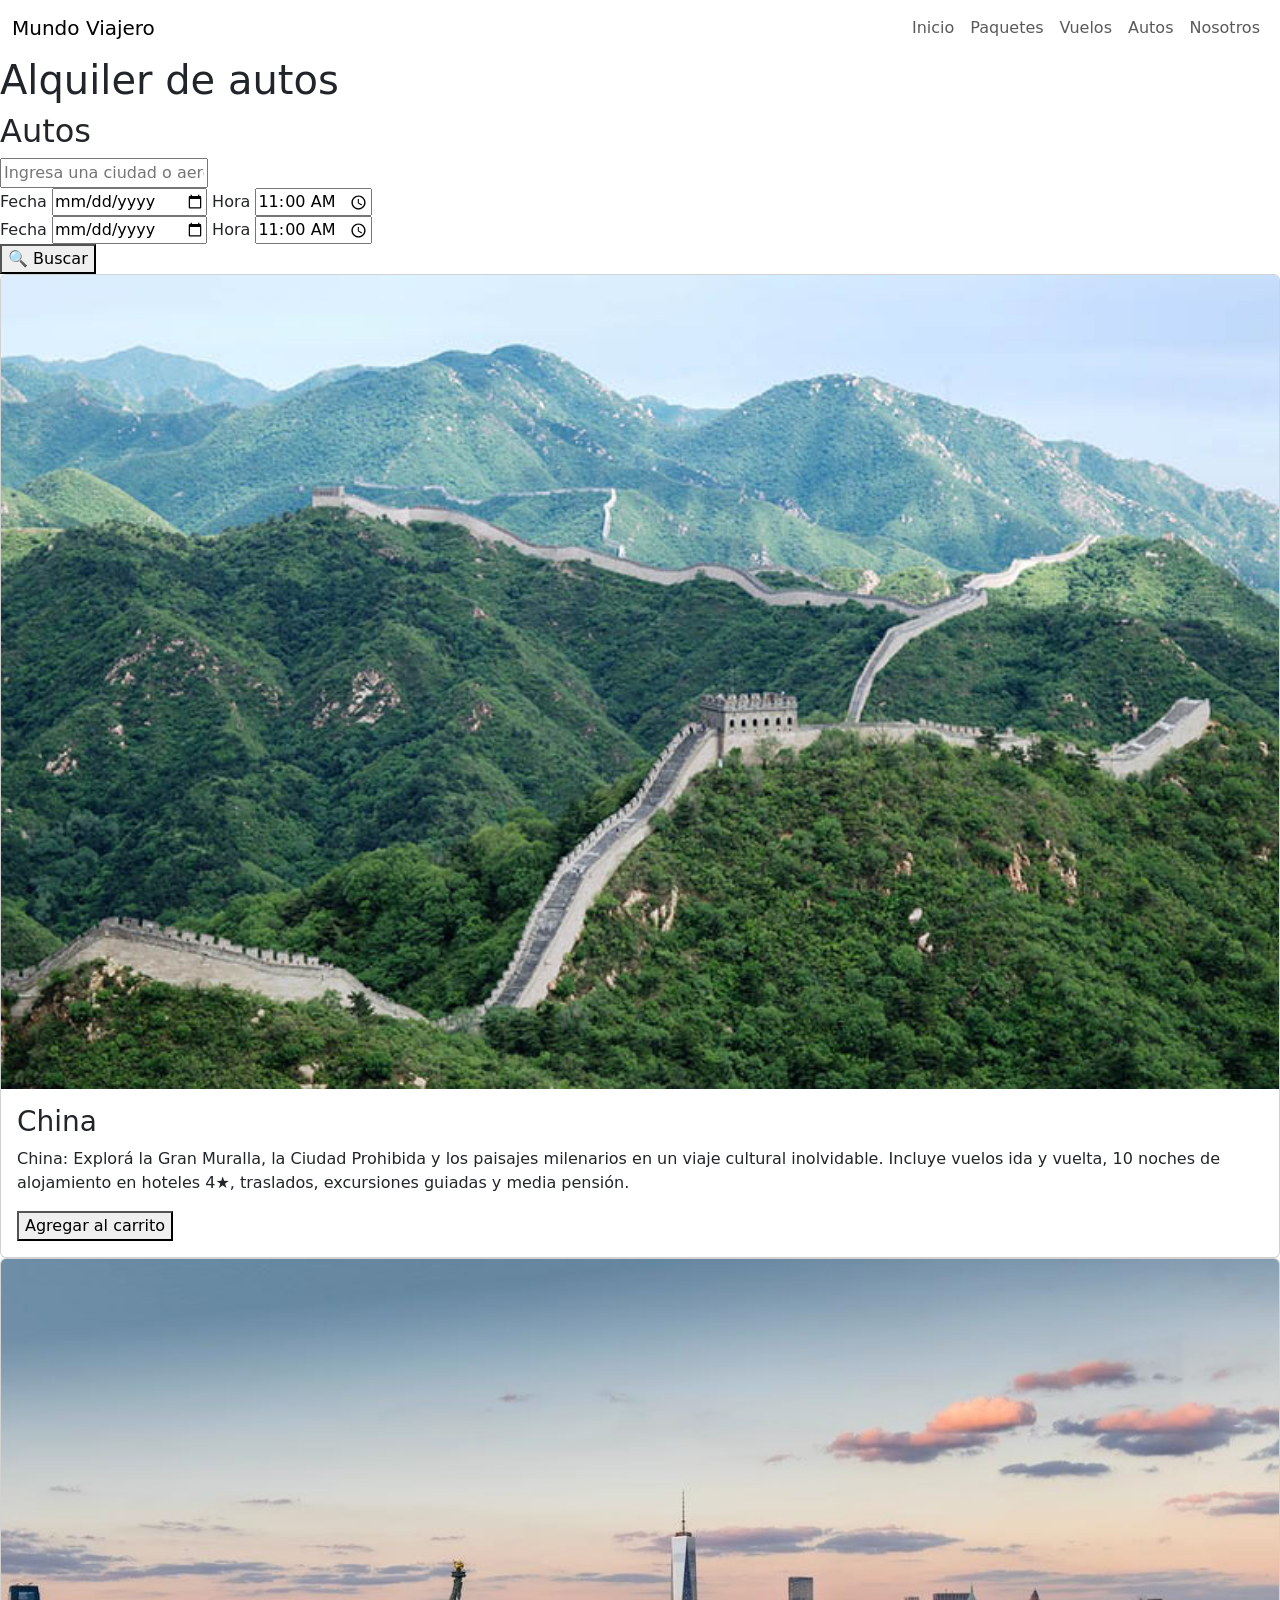
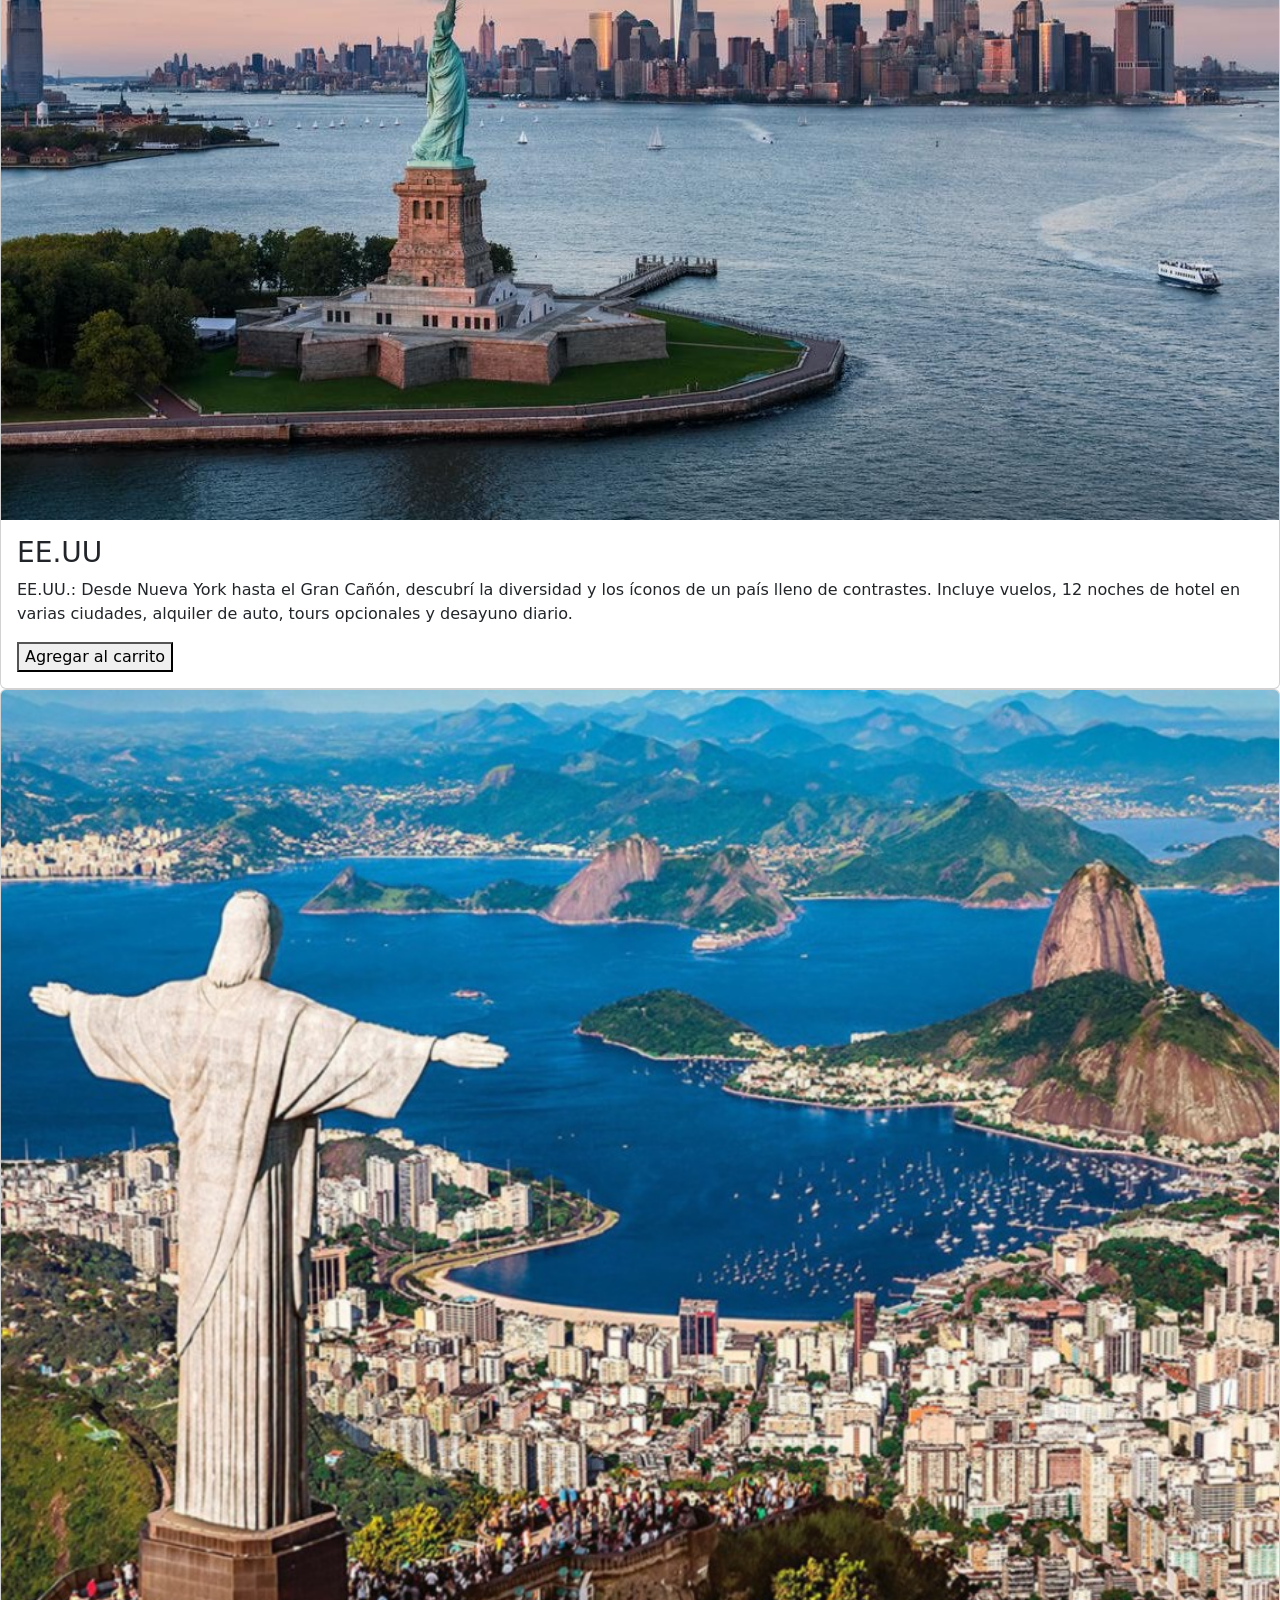
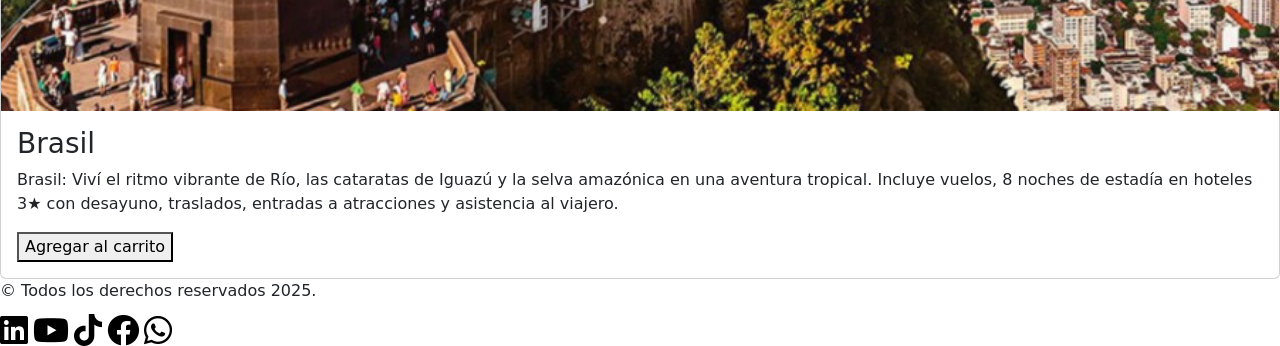
==== Pages/autos.html @ 2ccd6a7d "proyecto web coder 2025" ====
<!DOCTYPE html>
<html lang="es">
<head>
  <meta charset="UTF-8" />
  <meta name="viewport" content="width=device-width, initial-scale=1.0" />
  <meta name="description" content="Turismo viaje por el mundo, Europa, EEUU, El caribe">
  <meta name="keywords" content="Europa, Brasil, Caribe, EEUU, Vacaciones">
  <title>Mundo Viajero</title>
  <link href="https://fonts.googleapis.com/css2?family=Pacifico&display=swap" rel="stylesheet">
  <link href="https://cdnjs.cloudflare.com/ajax/libs/font-awesome/6.0.0-beta3/css/all.min.css" rel="stylesheet">
  <link href="https://cdn.jsdelivr.net/npm/bootstrap@5.3.5/dist/css/bootstrap.min.css" rel="stylesheet" integrity="sha384-SgOJa3DmI69IUzQ2PVdRZhwQ+dy64/BUtbMJw1MZ8t5HZApcHrRKUc4W0kG879m7" crossorigin="anonymous">
  <link rel="stylesheet" href="../style/style.css" />
</head>
<body>
<!--Menu-->
<div id="top"></div>
<header>
  <nav class="navbar navbar-expand-lg">
    <div class="container-fluid">
      <a class="navbar-brand" href="../index.html">Mundo Viajero</a>
      <button class="navbar-toggler" type="button" data-bs-toggle="collapse" data-bs-target="#navbarNav"
        aria-controls="navbarNav" aria-expanded="false" aria-label="Toggle navigation">
        <span class="navbar-toggler-icon"></span>
      </button>      
      <div class="collapse navbar-collapse" id="navbarNav">
        <ul class="navbar-nav ms-auto">
          <li class="nav-item">
            <a class="nav-link" href="../index.html">Inicio</a>
          </li>
          <li class="nav-item">
            <a class="nav-link" href="../Pages/paquetes.html">Paquetes</a>
          </li>
          <li class="nav-item">
            <a class="nav-link" href="../Pages/Vuelos.html">Vuelos</a>
          </li>
          <li class="nav-item">
            <a class="nav-link" href="../Pages/autos.html">Autos</a>
          </li>
          <li class="nav-item">
            <a class="nav-link" href="../Pages/nosotros.html">Nosotros</a>
          </li>
        </ul>
      </div>
    </div>
  </nav>
</header>

<main>
<h1>Alquiler de autos</h1>  
<section class="autos-form">
  <h2>Autos</h2>
  <form class="formulario-autos">
    <input type="text" placeholder="Ingresa una ciudad o aeropuerto" class="input-ciudad" />

    <div class="fecha-hora">
      <label>
        <span>Fecha</span>
        <input type="date" />
      </label>
      <label>
        <span>Hora</span>
        <input type="time" value="11:00" />
      </label>
    </div>

    <div class="fecha-hora">
      <label>
        <span>Fecha</span>
        <input type="date" />
      </label>
      <label>
        <span>Hora</span>
        <input type="time" value="11:00" />
      </label>
    </div>

    <button class="boton-buscar" type="submit">🔍 Buscar</button>
  </form>
</section>

<section class="card-container">
  <div class="card">
    <img src="/assets/china 1.jpg" class="card-img-top" alt="Foto China">
    <div class="card-body">
      <h3 class="card-title">China</h3>
      <p class="card-text">China: Explorá la Gran Muralla, la Ciudad Prohibida y los paisajes milenarios en un viaje cultural inolvidable.
                          Incluye vuelos ida y vuelta, 10 noches de alojamiento en hoteles 4★, traslados, excursiones guiadas y media pensión.</p>
      <button class="button">Agregar al carrito</button>
    </div>
  </div>

  <div class="card">
    <img src="/assets/eeuu4.jpg" class="card-img-top" alt="Foto EEUU">
    <div class="card-body">
      <h3 class="card-title">EE.UU</h3>
      <p class="card-text">EE.UU.: Desde Nueva York hasta el Gran Cañón, descubrí la diversidad y los íconos de un país lleno de contrastes.
                           Incluye vuelos, 12 noches de hotel en varias ciudades, alquiler de auto, tours opcionales y desayuno diario.</p>
      <button class="button">Agregar al carrito</button>
    </div>
  </div>

  <div class="card">
    <img src="/assets/Rio-de-Janeiro-2020.jpg" class="card-img-top" alt="Foto Brasil">
    <div class="card-body">
      <h3 class="card-title">Brasil</h3>
      <p class="card-text">Brasil: Viví el ritmo vibrante de Río, las cataratas de Iguazú y la selva amazónica en una aventura tropical.
                           Incluye vuelos, 8 noches de estadía en hoteles 3★ con desayuno, traslados, entradas a atracciones y asistencia al viajero.</p>
      <button class="button">Agregar al carrito</button>
    </div>
  </div>
</section>

<!--
Volkswagen - Voyage Sedan
     caracteristicas
            👤 5 personas</li>
           💼 2 valijas</li>
            ❄ Aire acondicionado</li>
            ⚙ Manual</li>
           📶 Kilometraje ilimitado</li>
            📍 Retiro: Oficina en aeropuerto</li>
            Precio final por día:$48.900 </li>
-->


</main>

<!--Footer-->
<footer>
    <p>&copy; Todos los derechos reservados 2025. </p>
    <i class="fa-brands fa-linkedin fa-2xl" style="color: #000000;"></i>
    <i class="fa-brands fa-youtube fa-2xl" style="color: #000000;"></i>
    <i class="fa-brands fa-tiktok fa-2xl" style="color: #000000;"></i>
    <i class="fa-brands fa-facebook fa-2xl" style="color: #000000;"></i>
    <i class="fa-brands fa-whatsapp fa-2xl" style="color: #000000;"></i>
</footer>
    <script src="https://cdn.jsdelivr.net/npm/bootstrap@5.3.5/dist/js/bootstrap.bundle.min.js" integrity="sha384-k6d4wzSIapyDyv1kpU366/PK5hCdSbCRGRCMv+eplOQJWyd1fbcAu9OCUj5zNLiq" crossorigin="anonymous"></script>
</body>
</html>
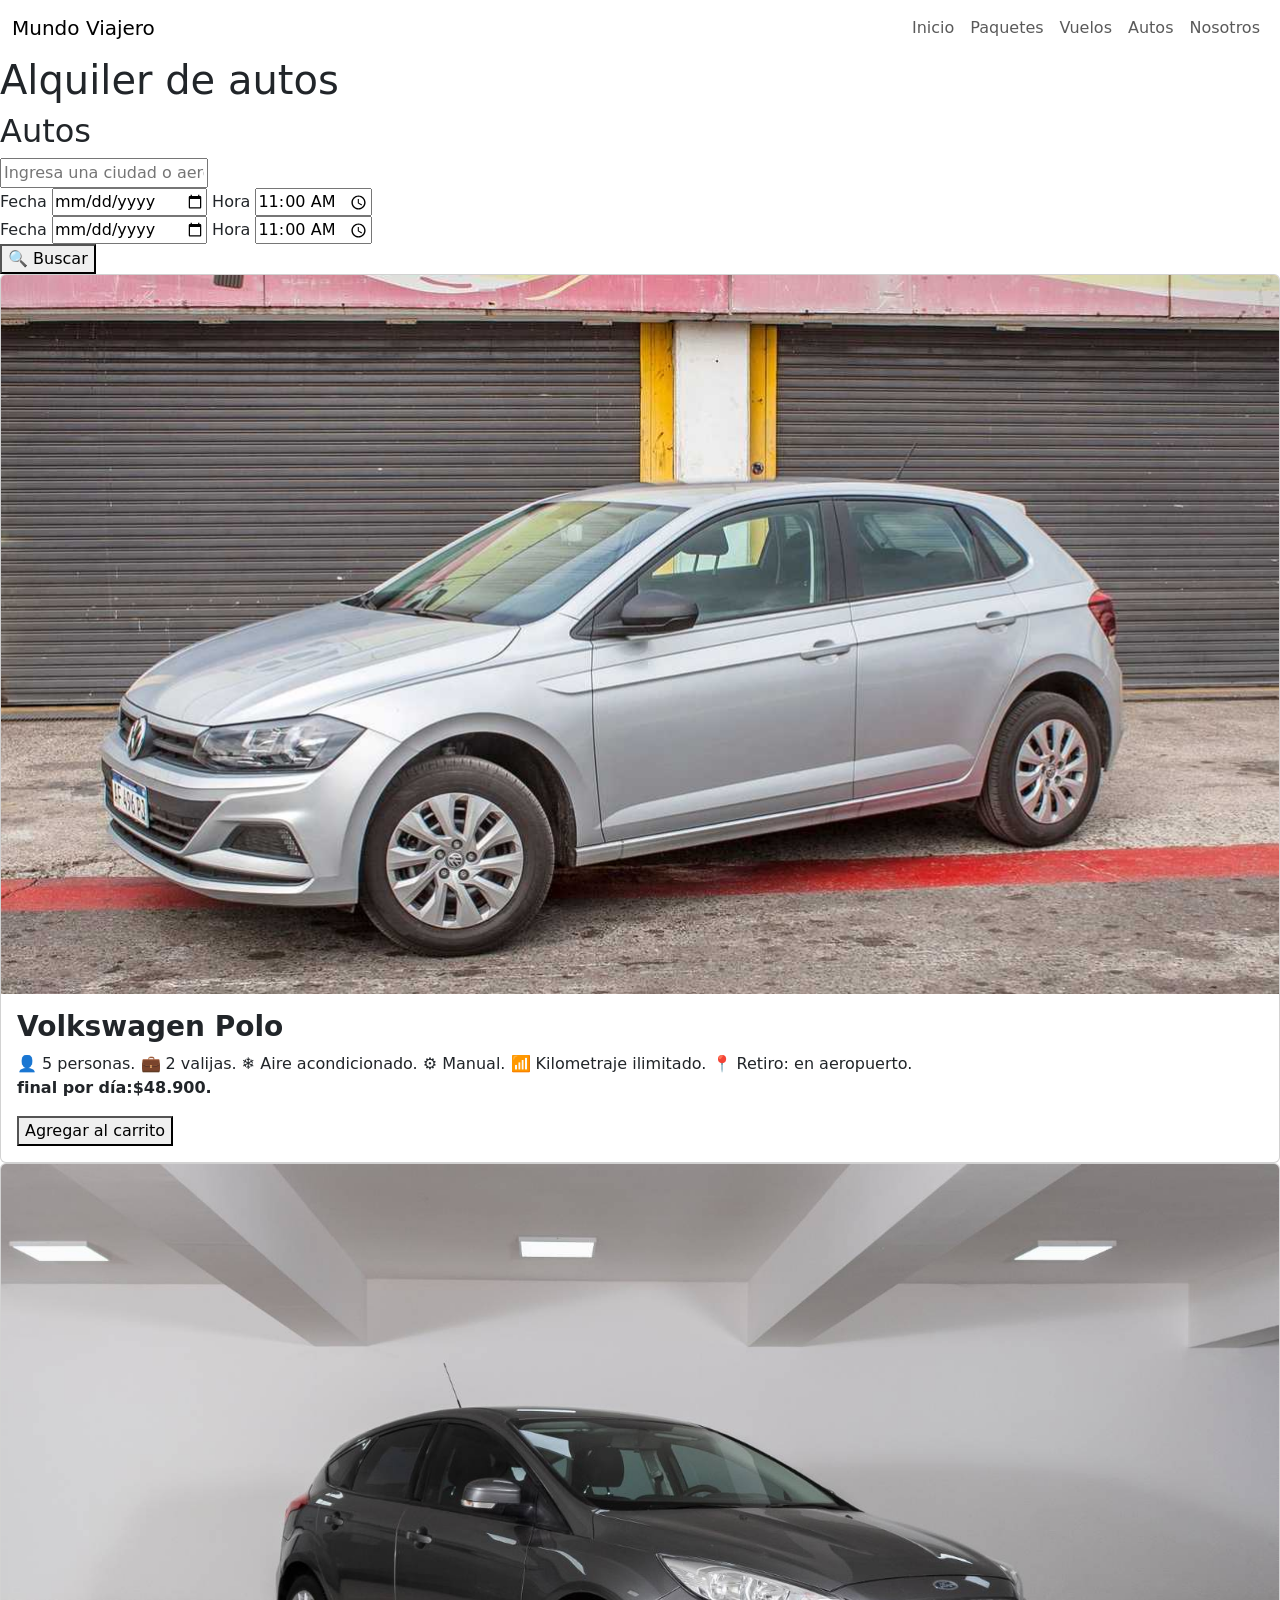
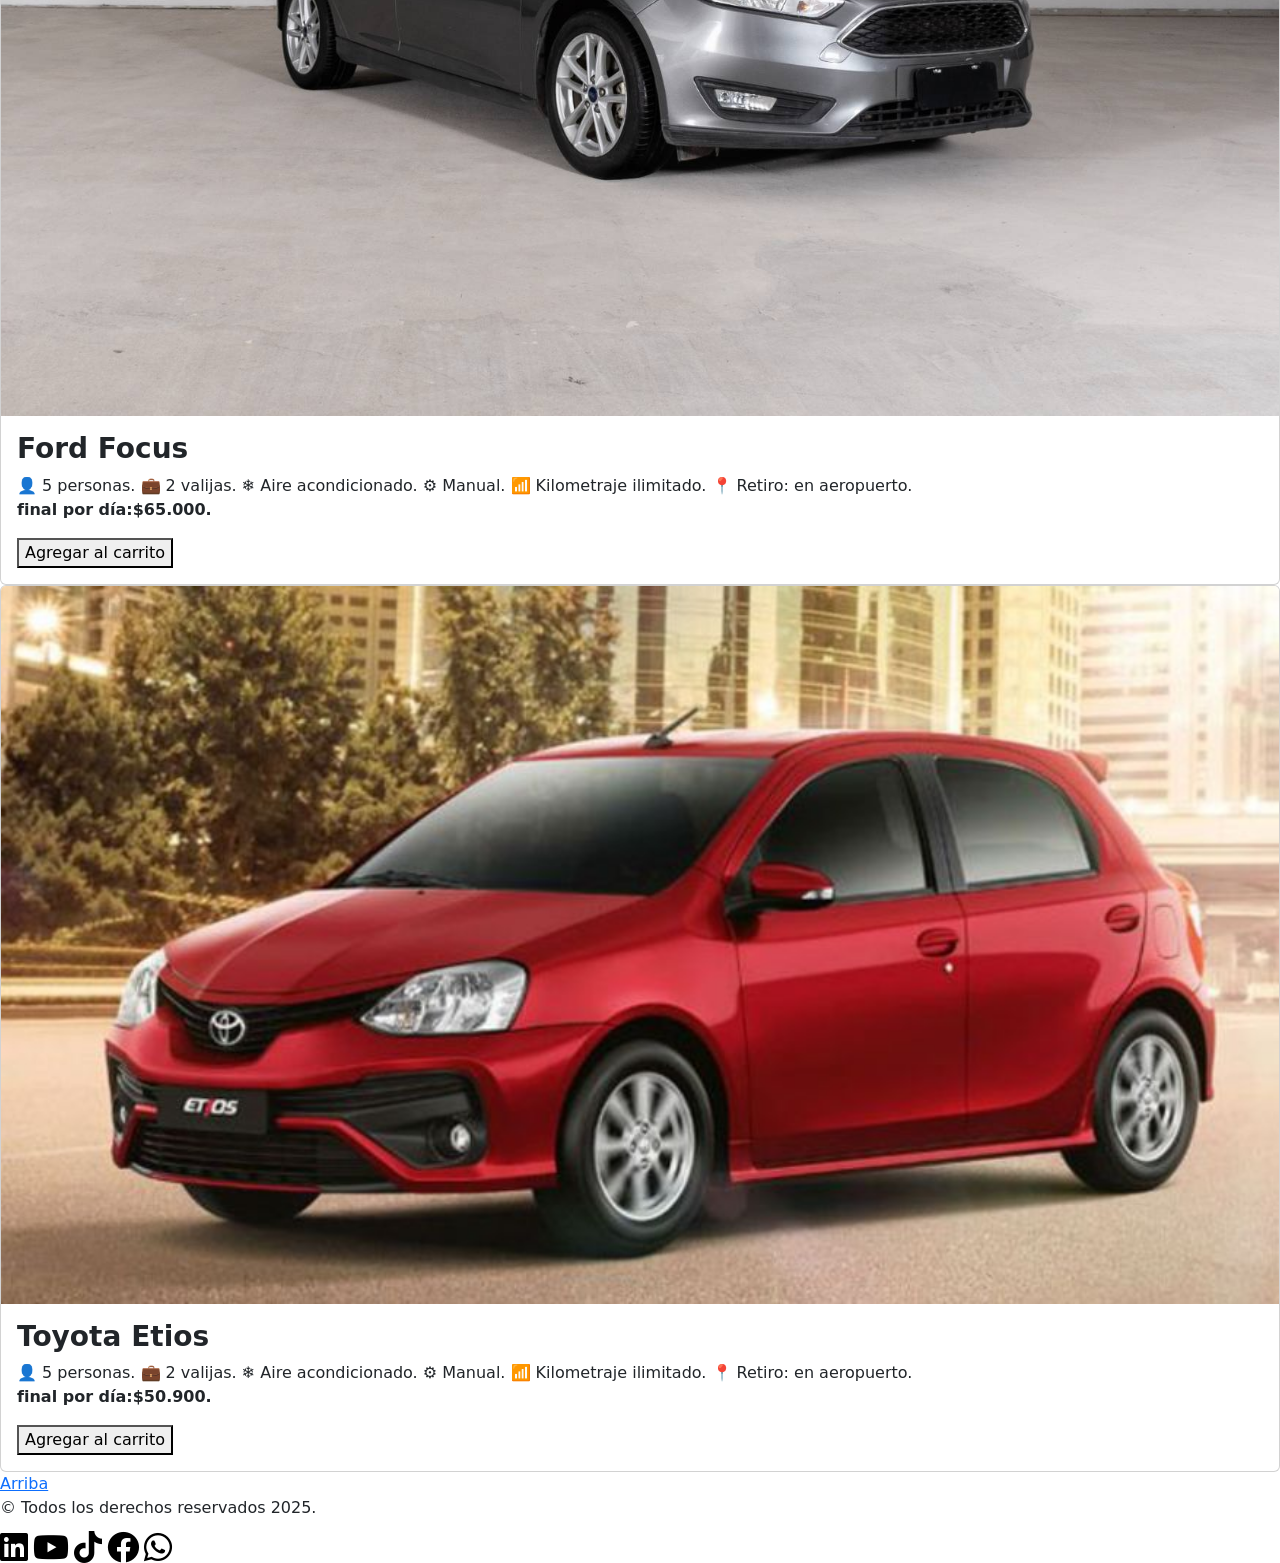
==== commit 035798b2: "entrega Fina" ====
--- a/Pages/autos.html
+++ b/Pages/autos.html
@@ -62,7 +62,6 @@
         <input type="time" value="11:00" />
       </label>
     </div>
-
     <div class="fecha-hora">
       <label>
         <span>Fecha</span>
@@ -73,61 +72,62 @@
         <input type="time" value="11:00" />
       </label>
     </div>
-
     <button class="boton-buscar" type="submit">🔍 Buscar</button>
   </form>
 </section>
-
+<!--Resultado Busqueda-->
 <section class="card-container">
   <div class="card">
-    <img src="/assets/china 1.jpg" class="card-img-top" alt="Foto China">
+    <img src="/assets/AutoPolo.jpg" class="card-img-top" alt="Foto Auto">
     <div class="card-body">
-      <h3 class="card-title">China</h3>
-      <p class="card-text">China: Explorá la Gran Muralla, la Ciudad Prohibida y los paisajes milenarios en un viaje cultural inolvidable.
-                          Incluye vuelos ida y vuelta, 10 noches de alojamiento en hoteles 4★, traslados, excursiones guiadas y media pensión.</p>
+      <h3 class="card-title"><strong>Volkswagen Polo</strong></h3>
+      <p class="card-text"> 👤 5 personas.
+                            💼 2 valijas.
+                            ❄ Aire acondicionado.
+                            ⚙ Manual.
+                            📶 Kilometraje ilimitado.
+                            📍 Retiro: en aeropuerto.
+                            <br><strong>final por día:$48.900.</strong></p>
       <button class="button">Agregar al carrito</button>
     </div>
   </div>
-
   <div class="card">
-    <img src="/assets/eeuu4.jpg" class="card-img-top" alt="Foto EEUU">
+    <img src="/assets/AutoFocus.jpg" class="card-img-top" alt="Foto Auto">
     <div class="card-body">
-      <h3 class="card-title">EE.UU</h3>
-      <p class="card-text">EE.UU.: Desde Nueva York hasta el Gran Cañón, descubrí la diversidad y los íconos de un país lleno de contrastes.
-                           Incluye vuelos, 12 noches de hotel en varias ciudades, alquiler de auto, tours opcionales y desayuno diario.</p>
+      <h3 class="card-title"><strong>Ford Focus</strong></h3>
+      <p class="card-text">👤 5 personas.
+                            💼 2 valijas.
+                            ❄ Aire acondicionado.
+                            ⚙ Manual.
+                            📶 Kilometraje ilimitado.
+                            📍 Retiro: en aeropuerto.
+                            <br><strong>final por día:$65.000.</strong></p>
       <button class="button">Agregar al carrito</button>
     </div>
   </div>
-
   <div class="card">
-    <img src="/assets/Rio-de-Janeiro-2020.jpg" class="card-img-top" alt="Foto Brasil">
+    <img src="/assets/AutoEtios.jpg" class="card-img-top" alt="Foto Auto">
     <div class="card-body">
-      <h3 class="card-title">Brasil</h3>
-      <p class="card-text">Brasil: Viví el ritmo vibrante de Río, las cataratas de Iguazú y la selva amazónica en una aventura tropical.
-                           Incluye vuelos, 8 noches de estadía en hoteles 3★ con desayuno, traslados, entradas a atracciones y asistencia al viajero.</p>
+      <h3 class="card-title"><strong>Toyota Etios</strong></h3>
+      <p class="card-text">👤 5 personas.
+                            💼 2 valijas.
+                            ❄ Aire acondicionado.
+                            ⚙ Manual.
+                            📶 Kilometraje ilimitado.
+                            📍 Retiro: en aeropuerto.
+                            <br><strong>final por día:$50.900.</strong></p>
       <button class="button">Agregar al carrito</button>
     </div>
   </div>
 </section>
-
-<!--
-Volkswagen - Voyage Sedan
-     caracteristicas
-            👤 5 personas</li>
-           💼 2 valijas</li>
-            ❄ Aire acondicionado</li>
-            ⚙ Manual</li>
-           📶 Kilometraje ilimitado</li>
-            📍 Retiro: Oficina en aeropuerto</li>
-            Precio final por día:$48.900 </li>
--->
-
-
+<!--Boton arriba-->
+<div class="contenedorBotonArriba">
+  <a href="#top" class="button">Arriba</a>
+</div>
 </main>
-
 <!--Footer-->
 <footer>
-    <p>&copy; Todos los derechos reservados 2025. </p>
+    <p>&copy; Todos los derechos reservados 2025.</p>
     <i class="fa-brands fa-linkedin fa-2xl" style="color: #000000;"></i>
     <i class="fa-brands fa-youtube fa-2xl" style="color: #000000;"></i>
     <i class="fa-brands fa-tiktok fa-2xl" style="color: #000000;"></i>
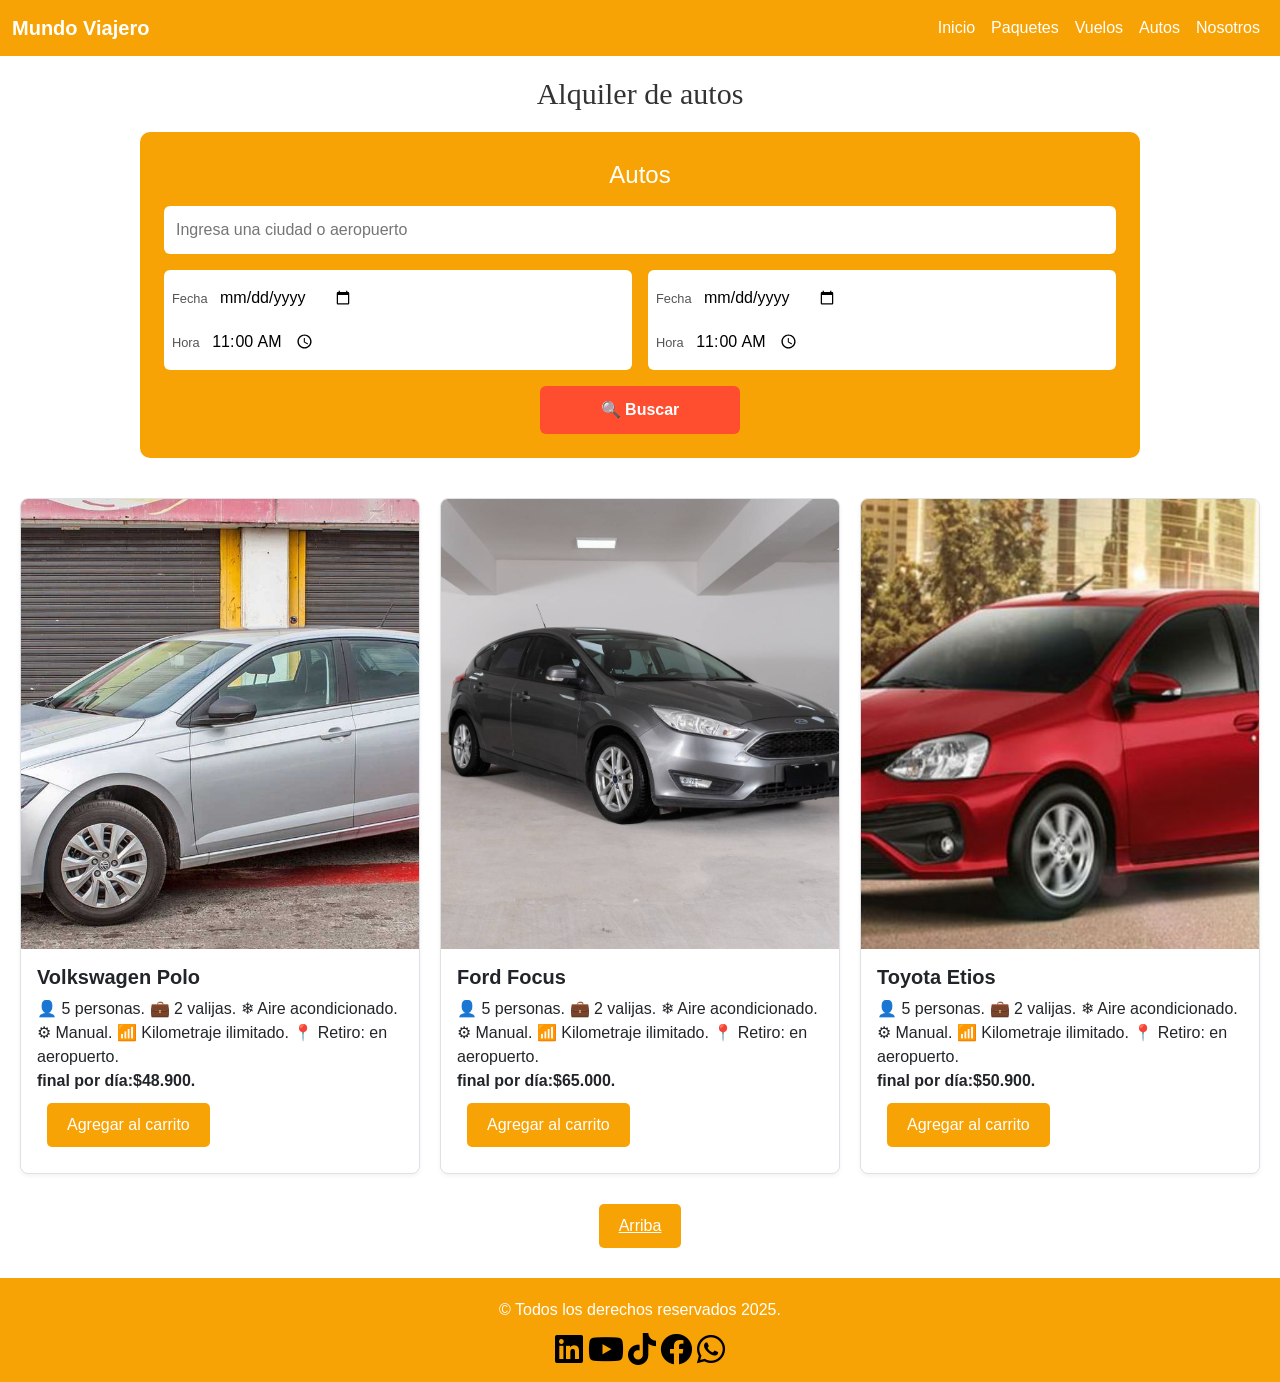
==== commit 72bb0e65: "entrega Final" ====
--- a/Pages/autos.html
+++ b/Pages/autos.html
@@ -9,7 +9,7 @@
   <link href="https://fonts.googleapis.com/css2?family=Pacifico&display=swap" rel="stylesheet">
   <link href="https://cdnjs.cloudflare.com/ajax/libs/font-awesome/6.0.0-beta3/css/all.min.css" rel="stylesheet">
   <link href="https://cdn.jsdelivr.net/npm/bootstrap@5.3.5/dist/css/bootstrap.min.css" rel="stylesheet" integrity="sha384-SgOJa3DmI69IUzQ2PVdRZhwQ+dy64/BUtbMJw1MZ8t5HZApcHrRKUc4W0kG879m7" crossorigin="anonymous">
-  <link rel="stylesheet" href="../style/style.css" />
+  <link rel="stylesheet" href="../Style/style.css">
 </head>
 <body>
 <!--Menu-->
@@ -78,7 +78,7 @@
 <!--Resultado Busqueda-->
 <section class="card-container">
   <div class="card">
-    <img src="/assets/AutoPolo.jpg" class="card-img-top" alt="Foto Auto">
+    <img src="../assets/AutoPolo.jpg" class="card-img-top" alt="Foto Auto">
     <div class="card-body">
       <h3 class="card-title"><strong>Volkswagen Polo</strong></h3>
       <p class="card-text"> 👤 5 personas.
@@ -92,7 +92,7 @@
     </div>
   </div>
   <div class="card">
-    <img src="/assets/AutoFocus.jpg" class="card-img-top" alt="Foto Auto">
+    <img src="../assets/AutoFocus.jpg" class="card-img-top" alt="Foto Auto">
     <div class="card-body">
       <h3 class="card-title"><strong>Ford Focus</strong></h3>
       <p class="card-text">👤 5 personas.
@@ -106,7 +106,7 @@
     </div>
   </div>
   <div class="card">
-    <img src="/assets/AutoEtios.jpg" class="card-img-top" alt="Foto Auto">
+    <img src="../assets/AutoEtios.jpg" class="card-img-top" alt="Foto Auto">
     <div class="card-body">
       <h3 class="card-title"><strong>Toyota Etios</strong></h3>
       <p class="card-text">👤 5 personas.
--- a/Style/style.css
+++ b/Style/style.css
@@ -0,0 +1,439 @@
+header {
+  background-color: #f8a305;
+}
+header .navbar .navbar-brand {
+  font-weight: bold;
+  color: #ffffff;
+}
+header .navbar .nav-link {
+  color: #ffffff;
+  transition: color 0.3s;
+}
+header .navbar .nav-link:hover {
+  color: #007bff;
+}
+header .navbar .navbar-toggler {
+  border-color: rgb(247, 245, 245);
+}
+
+footer {
+  background-color: #f8a305;
+  color: white;
+  text-align: center;
+  padding: 20px;
+  margin-top: 20px;
+}
+
+.button {
+  background-color: #f8a305;
+  color: white;
+  border: none;
+  padding: 10px 20px;
+  border-radius: 5px;
+  cursor: pointer;
+  transition: background-color 0.3s;
+  margin: 10px;
+}
+.button:hover {
+  background-color: #f8a305;
+}
+
+.card-container {
+  display: grid;
+  gap: 20px;
+  padding: 20px;
+}
+@media (min-width: 768px) {
+  .card-container {
+    grid-template-columns: repeat(3, 1fr);
+  }
+}
+
+.card {
+  background-color: #fff;
+  border: 1px solid #dee2e6;
+  border-radius: 0.5rem;
+  box-shadow: 0 2px 4px rgba(0, 0, 0, 0.05);
+  overflow: hidden;
+  display: flex;
+  flex-direction: column;
+  height: 100%;
+}
+.card .card-img-top {
+  width: 100%;
+  height: 450px;
+  object-fit: cover;
+}
+.card .card-body {
+  padding: 1rem;
+}
+.card .card-body h3 {
+  margin: 0 0 0.5rem 0;
+  font-size: 1.25rem;
+}
+.card .card-body p {
+  margin-bottom: 0;
+}
+
+.card {
+  transition: transform 0.3s ease, box-shadow 0.3s ease;
+}
+.card:hover {
+  transform: translateY(-5px);
+  box-shadow: 0 8px 20px rgba(0, 0, 0, 0.15);
+}
+
+.carousel {
+  max-width: 100%;
+}
+.carousel .carousel-inner .carousel-item img {
+  height: 450px;
+  object-fit: cover;
+  width: 100%;
+  display: block;
+}
+
+@media (max-width: 768px) {
+  .carousel-item img {
+    height: 250px;
+  }
+}
+html, body {
+  margin: 0;
+  padding: 0;
+  box-sizing: border-box;
+}
+
+h1 {
+  font-family: "Pacifico", cursive;
+  font-size: 30px;
+  line-height: 1.2;
+  text-align: center;
+  margin: 20px 0;
+}
+
+h2 {
+  margin: 5px;
+  text-align: center;
+  font-size: 25px;
+}
+
+.contenedorBotonArriba {
+  display: flex;
+  flex-direction: column;
+  justify-content: center;
+  align-items: center;
+}
+
+.contenedorDestinos {
+  margin: 0;
+  padding: 0;
+}
+.contenedorDestinos .destino {
+  width: 100%;
+  margin: 0 auto;
+  padding: 20px;
+  display: flex;
+  flex-direction: column;
+  align-items: center;
+}
+.contenedorDestinos .destino .descripcion {
+  margin: 10px;
+  padding: 10px;
+  color: rgb(0, 0, 0);
+  text-align: center;
+  display: flex;
+  flex-direction: column;
+  justify-content: center;
+  align-items: center;
+}
+.contenedorDestinos .destino .imgDestino {
+  width: 100%;
+  max-width: 450px;
+  height: 450px;
+  object-fit: cover;
+  border-radius: 8px;
+  box-shadow: 0 4px 8px rgba(0, 0, 0, 0.1);
+  margin: 10px 0;
+}
+@media (min-width: 768px) {
+  .contenedorDestinos .destino {
+    flex-direction: row;
+    justify-content: center;
+  }
+  .contenedorDestinos .destino .descripcion {
+    width: 50%;
+    padding: 20px;
+  }
+  .contenedorDestinos .destino .imgDestino {
+    margin-left: 20px;
+  }
+}
+
+.texto-historia {
+  text-align: center;
+  line-height: 1.7;
+  font-size: clamp(1rem, 2.5vw, 1.25rem);
+}
+
+.ubicacion-container {
+  max-width: 1000px;
+  margin: 3rem auto;
+  padding: 0 1rem;
+  text-align: center;
+}
+
+.mapa-container {
+  position: relative;
+  width: 100%;
+  padding-bottom: 56.25%;
+  height: 0;
+  overflow: hidden;
+  border-radius: 12px;
+  box-shadow: 0 0 10px rgba(0, 0, 0, 0.1);
+}
+
+.mapa {
+  position: absolute;
+  top: 0;
+  left: 0;
+  width: 100%;
+  height: 100%;
+  border: 0;
+}
+
+.autos-form {
+  background-color: #f8a305;
+  padding: 1.5rem;
+  border-radius: 10px;
+  max-width: 1000px;
+  margin: 0 auto;
+  margin-top: 20px;
+  margin-bottom: 20px;
+  color: white;
+}
+.autos-form h2 {
+  margin-bottom: 1rem;
+  font-size: 1.5rem;
+  text-align: center;
+}
+.autos-form .formulario-autos {
+  display: flex;
+  flex-wrap: wrap;
+  gap: 1rem;
+  align-items: flex-start;
+  justify-content: center;
+}
+.autos-form .formulario-autos .input-ciudad {
+  flex: 1 1 100%;
+  padding: 0.75rem;
+  border-radius: 6px;
+  border: none;
+  font-size: 1rem;
+}
+.autos-form .formulario-autos .fecha-hora {
+  flex: 1 1 45%;
+  display: flex;
+  flex-direction: column;
+  gap: 0.25rem;
+  background: white;
+  color: black;
+  padding: 0.5rem;
+  border-radius: 6px;
+  min-width: 180px;
+}
+.autos-form .formulario-autos .fecha-hora input {
+  border: none;
+  padding: 0.5rem;
+  border-radius: 4px;
+  font-size: 1rem;
+}
+.autos-form .formulario-autos .fecha-hora span {
+  font-size: 0.8rem;
+  color: #555;
+}
+.autos-form .formulario-autos .boton-buscar {
+  background-color: #ff4d30;
+  color: white;
+  padding: 0.75rem 1.5rem;
+  border: none;
+  border-radius: 6px;
+  font-weight: bold;
+  cursor: pointer;
+  transition: background 0.3s ease;
+  flex: 1 1 100%;
+  max-width: 200px;
+  align-self: center;
+}
+.autos-form .formulario-autos .boton-buscar:hover {
+  background-color: #e63b1e;
+}
+@media (max-width: 768px) {
+  .autos-form .formulario-autos {
+    flex-direction: column;
+  }
+  .autos-form .formulario-autos .fecha-hora {
+    flex: 1 1 100%;
+  }
+  .autos-form .formulario-autos .boton-buscar {
+    width: 100%;
+  }
+}
+
+.card-auto {
+  display: flex;
+  flex-wrap: wrap;
+  justify-content: space-between;
+  background-color: #fff;
+  border: 1px solid #ddd;
+  border-radius: 12px;
+  padding: 1rem;
+  box-shadow: 0 2px 6px rgba(0, 0, 0, 0.05);
+  margin: 1rem auto;
+  gap: 1rem;
+}
+.card-auto .auto-info {
+  display: flex;
+  gap: 1rem;
+  flex: 1 1 60%;
+}
+.card-auto .auto-info .auto-detalle h3 {
+  font-size: 1.25rem;
+  margin: 0;
+}
+@media (max-width: 768px) {
+  .card-auto {
+    flex-direction: column;
+  }
+  .card-auto .auto-info,
+  .card-auto .auto-precio {
+    flex: 1 1 100%;
+    border: none;
+    padding-left: 0;
+  }
+  .card-auto .auto-precio {
+    align-items: center;
+    text-align: center;
+  }
+}
+
+.resultados-autos {
+  margin: 2rem 0;
+}
+.resultados-autos h3 {
+  font-size: 1.4rem;
+  margin-bottom: 1rem;
+  color: #333;
+}
+.resultados-autos .grilla-autos {
+  display: flex;
+  flex-direction: column;
+  gap: 1.5rem;
+}
+@media (min-width: 768px) {
+  .resultados-autos .grilla-autos {
+    flex-direction: row;
+    flex-wrap: wrap;
+  }
+}
+.resultados-autos .card-auto {
+  width: 100%;
+}
+@media (min-width: 768px) {
+  .resultados-autos .card-auto {
+    width: 48%;
+  }
+}
+@media (min-width: 1024px) {
+  .resultados-autos .card-auto {
+    width: 31%;
+  }
+}
+
+.buscador-vuelos {
+  background-color: #f8a305;
+  padding: 1rem;
+  border-radius: 10px;
+  display: flex;
+  justify-content: center;
+}
+.buscador-vuelos .formulario-vuelos {
+  display: flex;
+  flex-wrap: wrap;
+  gap: 0.8rem;
+  align-items: center;
+  justify-content: center;
+  width: 100%;
+}
+.buscador-vuelos .formulario-vuelos .campo {
+  display: flex;
+  flex-direction: column;
+  background: white;
+  border-radius: 8px;
+  padding: 0.5rem 1rem;
+  min-width: 200px;
+}
+.buscador-vuelos .formulario-vuelos .campo label {
+  font-size: 0.65rem;
+  color: #666;
+  margin-bottom: 2px;
+  text-transform: uppercase;
+  font-weight: bold;
+}
+.buscador-vuelos .formulario-vuelos .campo input {
+  border: none;
+  font-size: 0.9rem;
+  color: #111;
+  outline: none;
+  background: transparent;
+}
+.buscador-vuelos .formulario-vuelos .intercambiar {
+  display: flex;
+  align-items: center;
+}
+.buscador-vuelos .formulario-vuelos .intercambiar button {
+  background: white;
+  border: none;
+  border-radius: 8px;
+  padding: 0.5rem;
+  font-size: 1rem;
+  cursor: pointer;
+}
+.buscador-vuelos .formulario-vuelos .fechas .fechas-inputs {
+  display: flex;
+  gap: 0.5rem;
+}
+.buscador-vuelos .formulario-vuelos .fechas .fechas-inputs input {
+  width: 100px;
+}
+.buscador-vuelos .formulario-vuelos .btn-buscar {
+  background: #ff5733;
+  color: white;
+  font-weight: bold;
+  padding: 0.75rem 1.5rem;
+  border-radius: 25px;
+  border: none;
+  cursor: pointer;
+  transition: background 0.3s ease;
+}
+.buscador-vuelos .formulario-vuelos .btn-buscar:hover {
+  background: #e64420;
+}
+@media (max-width: 768px) {
+  .buscador-vuelos .formulario-vuelos {
+    flex-direction: column;
+    align-items: stretch;
+  }
+  .buscador-vuelos .formulario-vuelos .fechas .fechas-inputs {
+    flex-direction: column;
+  }
+}
+
+body {
+  font-family: sans-serif;
+  color: #333;
+  margin: 0;
+  padding: 0;
+}
+
+/*# sourceMappingURL=style.css.map */
